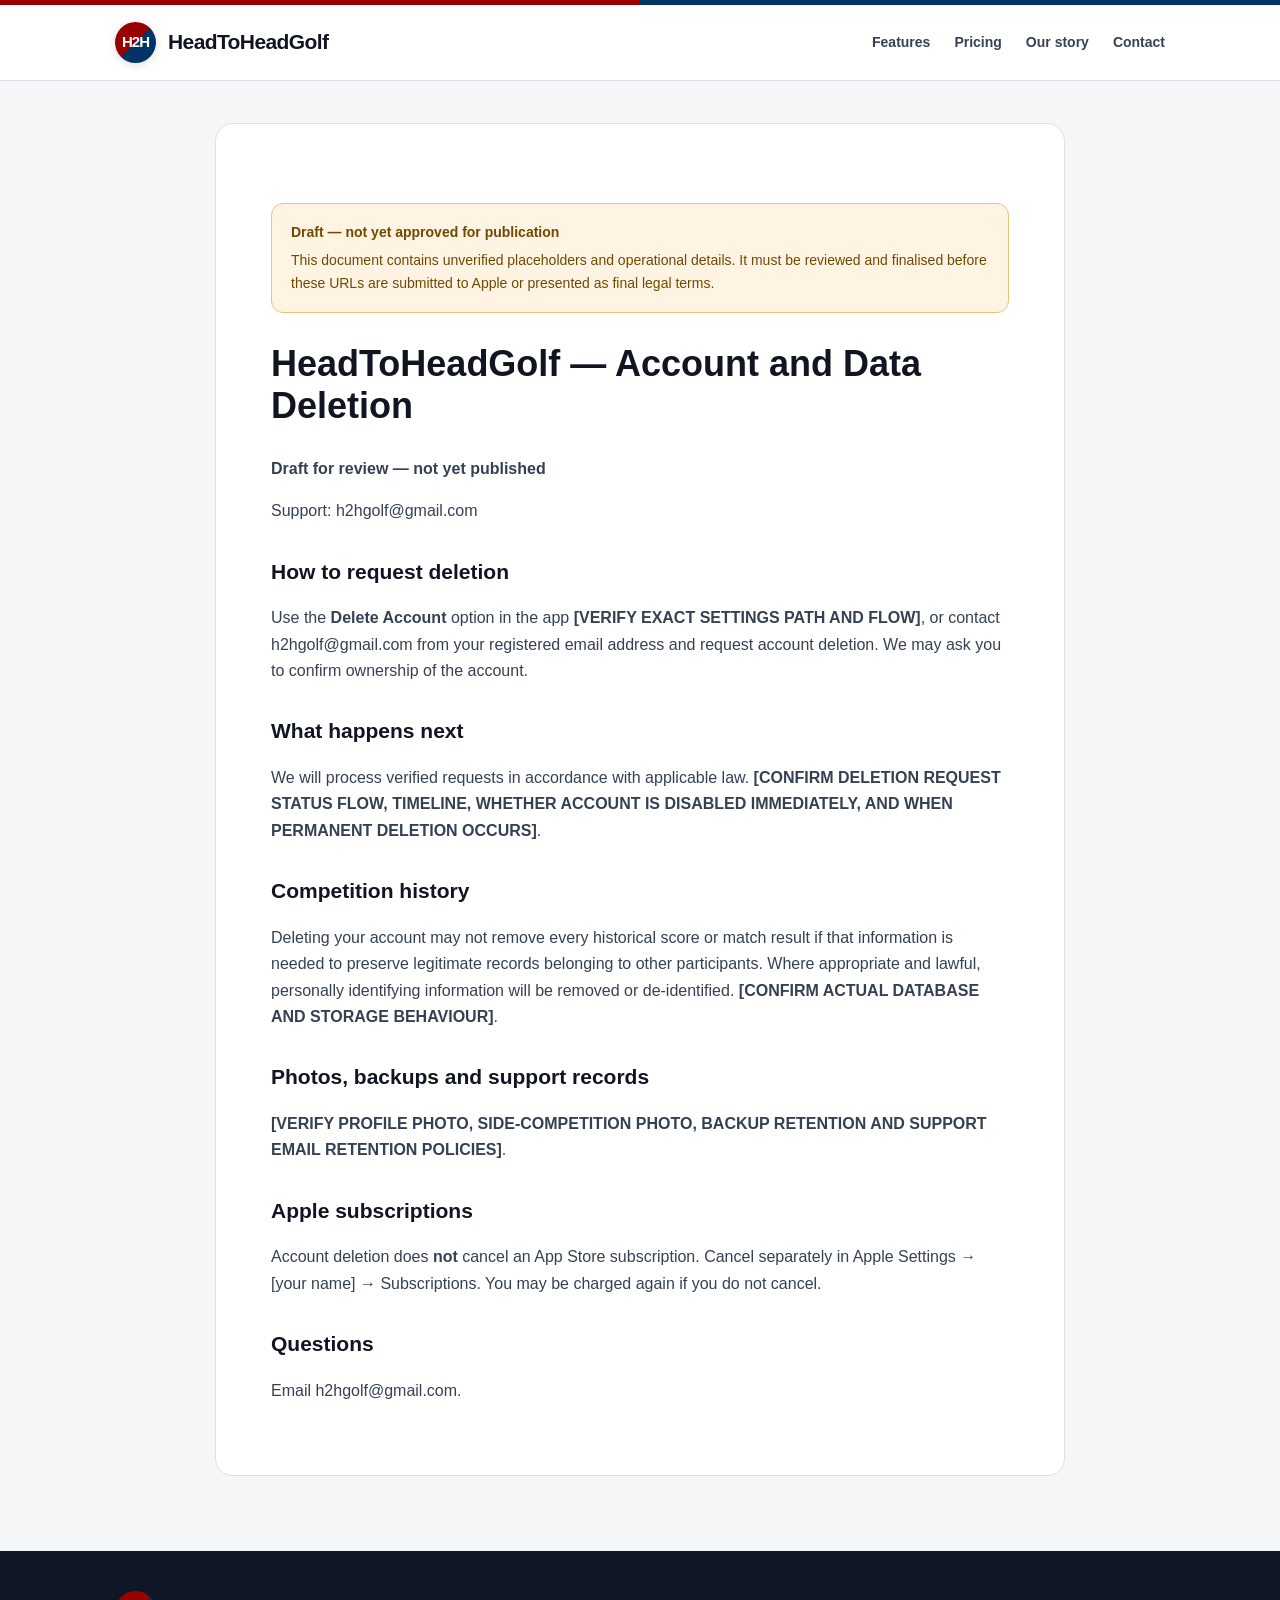
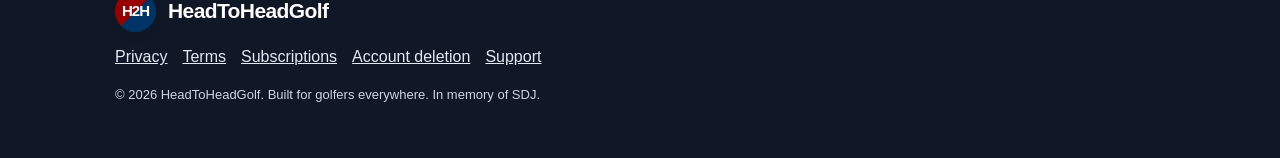
==== deletion.html @ 22dfcb66 "Add HeadToHeadGolf website" ====
<!doctype html><html lang="en"><head><meta charset="utf-8"><meta name="viewport" content="width=device-width, initial-scale=1"><meta name="theme-color" content="#003366"><meta name="description" content="HeadToHeadGolf Account &amp; Data Deletion. Draft for review."><title>Account &amp; Data Deletion | HeadToHeadGolf</title><link rel="stylesheet" href="style.css"></head><body><div class="topline"></div><header><div class="wrap nav"><a class="brand" href="index.html"><span class="brandmark">H2H</span>HeadToHeadGolf</a><nav class="links" aria-label="Main navigation"><a href="index.html#features">Features</a><a href="index.html#pricing">Pricing</a><a href="index.html#story">Our story</a><a href="index.html#contact">Contact</a></nav></div></header><main><article class="legal"><div class="draft" role="note"><strong>Draft — not yet approved for publication</strong><p>This document contains unverified placeholders and operational details. It must be reviewed and finalised before these URLs are submitted to Apple or presented as final legal terms.</p></div><h1>HeadToHeadGolf — Account and Data Deletion</h1>
<p><strong>Draft for review — not yet published</strong></p>
<p>Support: h2hgolf@gmail.com</p>
<h2>How to request deletion</h2>
<p>Use the <strong>Delete Account</strong> option in the app <strong>[VERIFY EXACT SETTINGS PATH AND FLOW]</strong>, or contact h2hgolf@gmail.com from your registered email address and request account deletion. We may ask you to confirm ownership of the account.</p>
<h2>What happens next</h2>
<p>We will process verified requests in accordance with applicable law. <strong>[CONFIRM DELETION REQUEST STATUS FLOW, TIMELINE, WHETHER ACCOUNT IS DISABLED IMMEDIATELY, AND WHEN PERMANENT DELETION OCCURS]</strong>.</p>
<h2>Competition history</h2>
<p>Deleting your account may not remove every historical score or match result if that information is needed to preserve legitimate records belonging to other participants. Where appropriate and lawful, personally identifying information will be removed or de-identified. <strong>[CONFIRM ACTUAL DATABASE AND STORAGE BEHAVIOUR]</strong>.</p>
<h2>Photos, backups and support records</h2>
<p><strong>[VERIFY PROFILE PHOTO, SIDE-COMPETITION PHOTO, BACKUP RETENTION AND SUPPORT EMAIL RETENTION POLICIES]</strong>.</p>
<h2>Apple subscriptions</h2>
<p>Account deletion does <strong>not</strong> cancel an App Store subscription. Cancel separately in Apple Settings → [your name] → Subscriptions. You may be charged again if you do not cancel.</p>
<h2>Questions</h2>
<p>Email h2hgolf@gmail.com.</p></article></main><footer><div class="wrap"><a class="brand" style="color:white" href="index.html"><span class="brandmark">H2H</span>HeadToHeadGolf</a><div class="footlinks"><a href="privacy.html">Privacy</a><a href="terms.html">Terms</a><a href="subscriptions.html">Subscriptions</a><a href="deletion.html">Account deletion</a><a href="mailto:h2hgolf@gmail.com">Support</a></div><p>© 2026 HeadToHeadGolf. Built for golfers everywhere. In memory of SDJ.</p></div></footer></body></html>
---- style.css ----
:root{--ink:#101521;--navy:#003366;--red:#990000;--paper:#f5f6f8;--muted:#566173;--line:#dce0e7}*{box-sizing:border-box}html{scroll-behavior:smooth}body{margin:0;background:var(--paper);color:var(--ink);font-family:-apple-system,BlinkMacSystemFont,"Segoe UI",Inter,Arial,sans-serif;line-height:1.65}a{color:var(--navy)}.wrap{max-width:1100px;margin:auto;padding:0 25px}header{background:#fff;border-bottom:1px solid var(--line);position:sticky;top:0;z-index:10}.nav{display:flex;align-items:center;justify-content:space-between;gap:20px;min-height:75px}.brand{text-decoration:none;color:var(--ink);font-weight:900;letter-spacing:-.6px;font-size:21px;display:flex;align-items:center;gap:12px}.brandmark{display:inline-grid;place-items:center;background:linear-gradient(135deg,var(--red) 0 49%,var(--navy) 51%);color:white;border-radius:50%;width:41px;height:41px;font-size:15px;letter-spacing:-1px;box-shadow:0 2px 10px #0002}.links{display:flex;gap:24px;flex-wrap:wrap}.links a{text-decoration:none;color:#374151;font-size:14px;font-weight:700}.links a:hover{color:var(--red)}.hero{background:radial-gradient(circle at 85% 15%,#184e85 0,transparent 38%),linear-gradient(125deg,#111827,#002d57 65%,#051d37);color:white;padding:110px 0 100px;overflow:hidden}.eyebrow{letter-spacing:3px;font-weight:800;font-size:12px;color:#e6a8ac}.hero h1{font-size:clamp(46px,7vw,88px);letter-spacing:-3px;line-height:1.06;max-width:780px;margin:20px 0}.hero h1 span{color:#ffb9b9}.hero p{max-width:650px;color:#d6dfeb;font-size:20px}.buttons{display:flex;gap:12px;flex-wrap:wrap;margin-top:34px}.button{padding:13px 22px;border-radius:11px;font-weight:800;text-decoration:none;display:inline-block;background:#fff;color:#121926}.button.outline{background:transparent;color:#fff;border:1px solid #8ca1b8}.section{padding:76px 0}.section h2{font-size:clamp(29px,4vw,44px);letter-spacing:-1.5px;line-height:1.2;margin:0 0 13px}.lede{color:var(--muted);font-size:18px;max-width:760px;margin-bottom:35px}.features{display:grid;grid-template-columns:repeat(3,minmax(0,1fr));gap:18px}.feature{background:white;padding:28px;border:1px solid var(--line);border-radius:18px;box-shadow:0 6px 20px #0e1d3410}.feature .num{font-size:12px;color:var(--red);font-weight:900;letter-spacing:2px}.feature h3{margin:13px 0 8px;font-size:20px}.feature p{margin:0;color:var(--muted)}.band{background:#fff;border-top:1px solid var(--line);border-bottom:1px solid var(--line)}.story{border-left:5px solid var(--red);padding-left:25px;font-size:22px;max-width:760px}.price{font-size:55px;font-weight:900;letter-spacing:-2px}.price small{font-size:17px;color:var(--muted);font-weight:500}.note{font-size:14px;color:var(--muted)}.legal{max-width:850px;background:white;border:1px solid var(--line);border-radius:18px;padding:clamp(25px,5vw,55px);margin:42px auto 75px}.legal h1{font-size:36px;line-height:1.15}.legal h2{font-size:21px;margin:30px 0 8px}.legal p,.legal li{color:#354153}.legal a{overflow-wrap:anywhere}.draft{background:#fff4e3;border:1px solid #efc078;border-radius:12px;padding:17px 19px;color:#704900;margin:24px 0;font-size:14px}.draft strong{display:block}.legal .draft p{color:#704900;margin:5px 0 0}.legal code{background:#f2f4f7;padding:2px 4px}footer{background:#101827;color:#cbd5e1;padding:40px 0}footer a{color:#e2e8f0}footer .footlinks{display:flex;flex-wrap:wrap;gap:15px;margin:12px 0}footer p{font-size:13px}.topline{height:5px;background:linear-gradient(90deg,var(--red) 0 50%,var(--navy) 50%)}@media(max-width:750px){.nav{align-items:flex-start;flex-direction:column;padding:16px 0}.links{gap:13px}.hero{padding:72px 0}.hero h1{letter-spacing:-2px}.features{grid-template-columns:1fr}.section{padding:50px 0}}
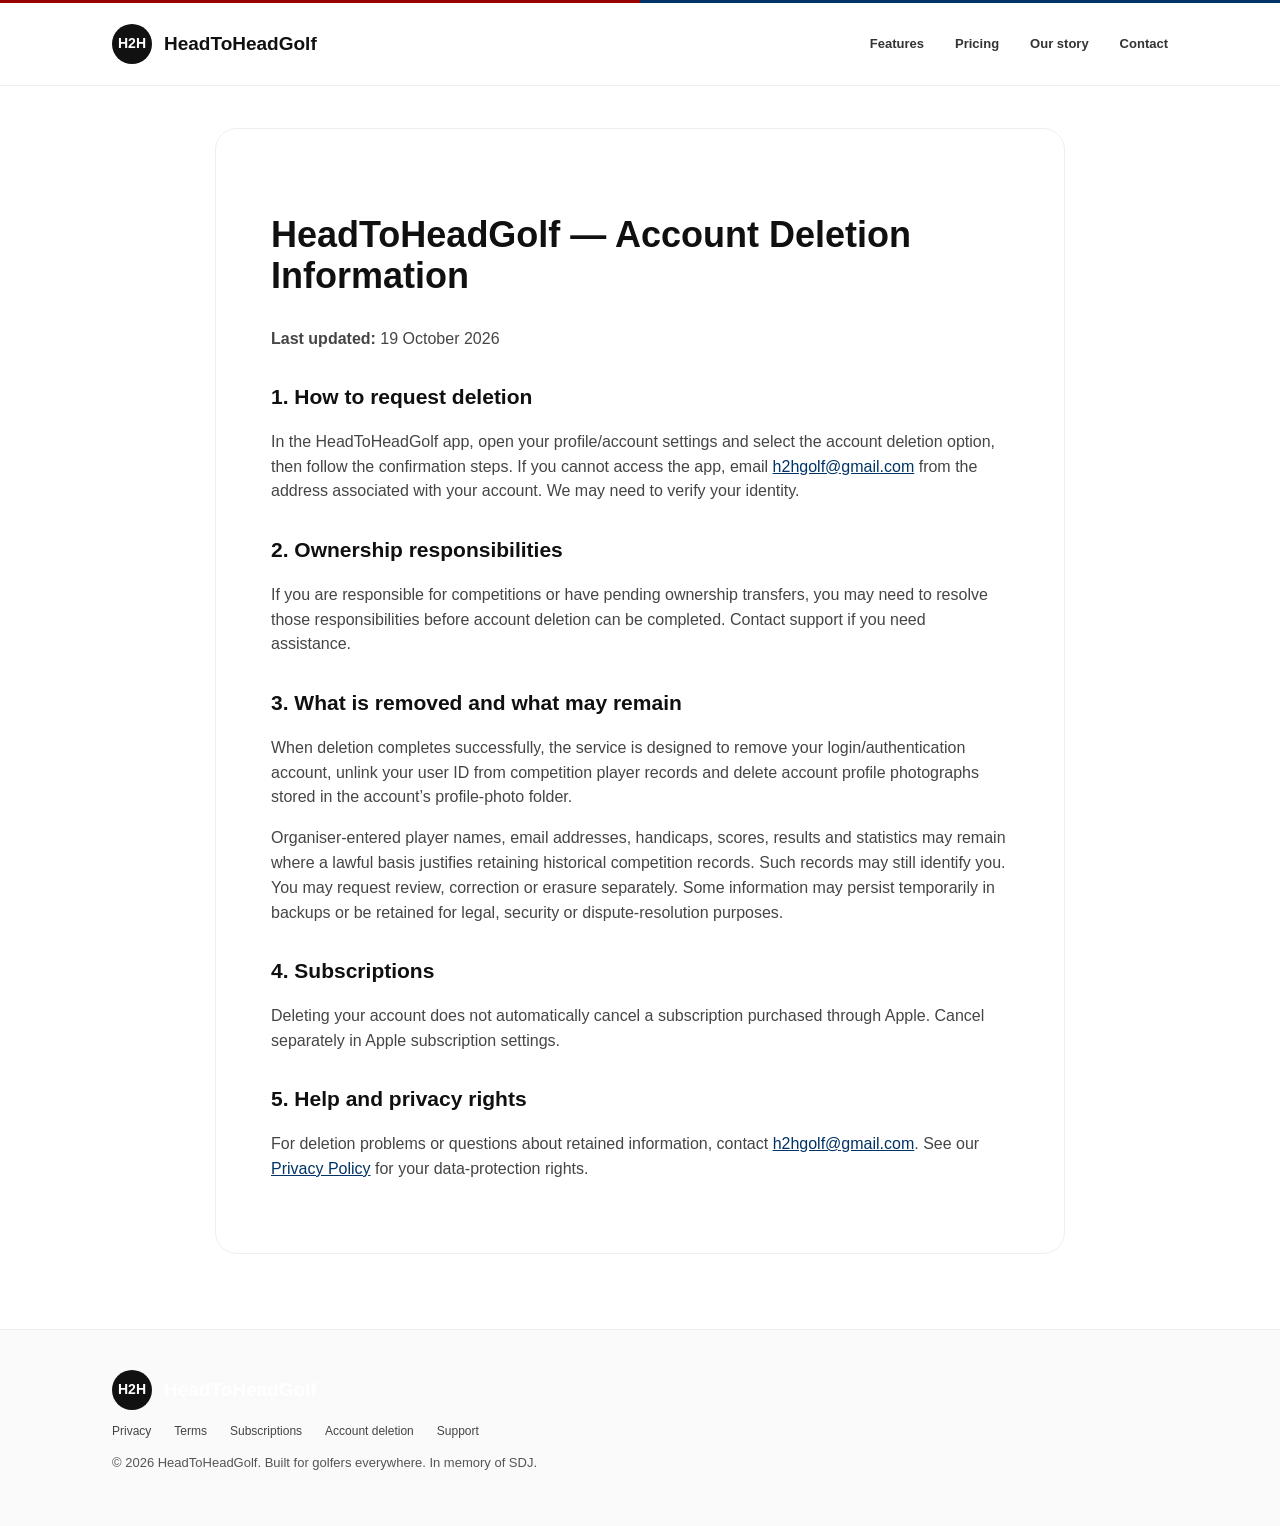
==== commit 4d1ae267: "Add files via upload" ====
--- a/deletion.html
+++ b/deletion.html
@@ -1,15 +1,5 @@
-<!doctype html><html lang="en"><head><meta charset="utf-8"><meta name="viewport" content="width=device-width, initial-scale=1"><meta name="theme-color" content="#003366"><meta name="description" content="HeadToHeadGolf Account &amp; Data Deletion. Draft for review."><title>Account &amp; Data Deletion | HeadToHeadGolf</title><link rel="stylesheet" href="style.css"></head><body><div class="topline"></div><header><div class="wrap nav"><a class="brand" href="index.html"><span class="brandmark">H2H</span>HeadToHeadGolf</a><nav class="links" aria-label="Main navigation"><a href="index.html#features">Features</a><a href="index.html#pricing">Pricing</a><a href="index.html#story">Our story</a><a href="index.html#contact">Contact</a></nav></div></header><main><article class="legal"><div class="draft" role="note"><strong>Draft — not yet approved for publication</strong><p>This document contains unverified placeholders and operational details. It must be reviewed and finalised before these URLs are submitted to Apple or presented as final legal terms.</p></div><h1>HeadToHeadGolf — Account and Data Deletion</h1>
-<p><strong>Draft for review — not yet published</strong></p>
-<p>Support: h2hgolf@gmail.com</p>
-<h2>How to request deletion</h2>
-<p>Use the <strong>Delete Account</strong> option in the app <strong>[VERIFY EXACT SETTINGS PATH AND FLOW]</strong>, or contact h2hgolf@gmail.com from your registered email address and request account deletion. We may ask you to confirm ownership of the account.</p>
-<h2>What happens next</h2>
-<p>We will process verified requests in accordance with applicable law. <strong>[CONFIRM DELETION REQUEST STATUS FLOW, TIMELINE, WHETHER ACCOUNT IS DISABLED IMMEDIATELY, AND WHEN PERMANENT DELETION OCCURS]</strong>.</p>
-<h2>Competition history</h2>
-<p>Deleting your account may not remove every historical score or match result if that information is needed to preserve legitimate records belonging to other participants. Where appropriate and lawful, personally identifying information will be removed or de-identified. <strong>[CONFIRM ACTUAL DATABASE AND STORAGE BEHAVIOUR]</strong>.</p>
-<h2>Photos, backups and support records</h2>
-<p><strong>[VERIFY PROFILE PHOTO, SIDE-COMPETITION PHOTO, BACKUP RETENTION AND SUPPORT EMAIL RETENTION POLICIES]</strong>.</p>
-<h2>Apple subscriptions</h2>
-<p>Account deletion does <strong>not</strong> cancel an App Store subscription. Cancel separately in Apple Settings → [your name] → Subscriptions. You may be charged again if you do not cancel.</p>
-<h2>Questions</h2>
-<p>Email h2hgolf@gmail.com.</p></article></main><footer><div class="wrap"><a class="brand" style="color:white" href="index.html"><span class="brandmark">H2H</span>HeadToHeadGolf</a><div class="footlinks"><a href="privacy.html">Privacy</a><a href="terms.html">Terms</a><a href="subscriptions.html">Subscriptions</a><a href="deletion.html">Account deletion</a><a href="mailto:h2hgolf@gmail.com">Support</a></div><p>© 2026 HeadToHeadGolf. Built for golfers everywhere. In memory of SDJ.</p></div></footer></body></html>+<!DOCTYPE html>
+
+<!DOCTYPE html>
+
+<html lang="en"><head><meta charset="utf-8"/><meta content="width=device-width, initial-scale=1" name="viewport"/><meta content="#003366" name="theme-color"/><meta content="How HeadToHeadGolf collects, uses, shares and retains personal information." name="description"/><title>Account Deletion Information | HeadToHeadGolf</title><link href="style.css" rel="stylesheet"/></head><body><div class="topline"></div><header><div class="wrap nav"><a class="brand" href="index.html"><span class="brandmark">H2H</span>HeadToHeadGolf</a><nav aria-label="Main navigation" class="links"><a href="index.html#features">Features</a><a href="index.html#pricing">Pricing</a><a href="index.html#story">Our story</a><a href="index.html#contact">Contact</a></nav></div></header><main><article class="legal"><h1>HeadToHeadGolf — Account Deletion Information</h1><p><strong>Last updated:</strong> 19 October 2026</p><h2>1. How to request deletion</h2><p>In the HeadToHeadGolf app, open your profile/account settings and select the account deletion option, then follow the confirmation steps. If you cannot access the app, email <a href="mailto:h2hgolf@gmail.com">h2hgolf@gmail.com</a> from the address associated with your account. We may need to verify your identity.</p><h2>2. Ownership responsibilities</h2><p>If you are responsible for competitions or have pending ownership transfers, you may need to resolve those responsibilities before account deletion can be completed. Contact support if you need assistance.</p><h2>3. What is removed and what may remain</h2><p>When deletion completes successfully, the service is designed to remove your login/authentication account, unlink your user ID from competition player records and delete account profile photographs stored in the account’s profile-photo folder.</p><p>Organiser-entered player names, email addresses, handicaps, scores, results and statistics may remain where a lawful basis justifies retaining historical competition records. Such records may still identify you. You may request review, correction or erasure separately. Some information may persist temporarily in backups or be retained for legal, security or dispute-resolution purposes.</p><h2>4. Subscriptions</h2><p>Deleting your account does not automatically cancel a subscription purchased through Apple. Cancel separately in Apple subscription settings.</p><h2>5. Help and privacy rights</h2><p>For deletion problems or questions about retained information, contact <a href="mailto:h2hgolf@gmail.com">h2hgolf@gmail.com</a>. See our <a href="privacy.html">Privacy Policy</a> for your data-protection rights.</p></article></main><footer><div class="wrap"><a class="brand" href="index.html" style="color:white"><span class="brandmark">H2H</span>HeadToHeadGolf</a><div class="footlinks"><a href="privacy.html">Privacy</a><a href="terms.html">Terms</a><a href="subscriptions.html">Subscriptions</a><a href="deletion.html">Account deletion</a><a href="mailto:h2hgolf@gmail.com">Support</a></div><p>© 2026 HeadToHeadGolf. Built for golfers everywhere. In memory of SDJ.</p></div></footer></body></html>
--- a/style.css
+++ b/style.css
@@ -1,2 +1,6 @@
-
-:root{--ink:#101521;--navy:#003366;--red:#990000;--paper:#f5f6f8;--muted:#566173;--line:#dce0e7}*{box-sizing:border-box}html{scroll-behavior:smooth}body{margin:0;background:var(--paper);color:var(--ink);font-family:-apple-system,BlinkMacSystemFont,"Segoe UI",Inter,Arial,sans-serif;line-height:1.65}a{color:var(--navy)}.wrap{max-width:1100px;margin:auto;padding:0 25px}header{background:#fff;border-bottom:1px solid var(--line);position:sticky;top:0;z-index:10}.nav{display:flex;align-items:center;justify-content:space-between;gap:20px;min-height:75px}.brand{text-decoration:none;color:var(--ink);font-weight:900;letter-spacing:-.6px;font-size:21px;display:flex;align-items:center;gap:12px}.brandmark{display:inline-grid;place-items:center;background:linear-gradient(135deg,var(--red) 0 49%,var(--navy) 51%);color:white;border-radius:50%;width:41px;height:41px;font-size:15px;letter-spacing:-1px;box-shadow:0 2px 10px #0002}.links{display:flex;gap:24px;flex-wrap:wrap}.links a{text-decoration:none;color:#374151;font-size:14px;font-weight:700}.links a:hover{color:var(--red)}.hero{background:radial-gradient(circle at 85% 15%,#184e85 0,transparent 38%),linear-gradient(125deg,#111827,#002d57 65%,#051d37);color:white;padding:110px 0 100px;overflow:hidden}.eyebrow{letter-spacing:3px;font-weight:800;font-size:12px;color:#e6a8ac}.hero h1{font-size:clamp(46px,7vw,88px);letter-spacing:-3px;line-height:1.06;max-width:780px;margin:20px 0}.hero h1 span{color:#ffb9b9}.hero p{max-width:650px;color:#d6dfeb;font-size:20px}.buttons{display:flex;gap:12px;flex-wrap:wrap;margin-top:34px}.button{padding:13px 22px;border-radius:11px;font-weight:800;text-decoration:none;display:inline-block;background:#fff;color:#121926}.button.outline{background:transparent;color:#fff;border:1px solid #8ca1b8}.section{padding:76px 0}.section h2{font-size:clamp(29px,4vw,44px);letter-spacing:-1.5px;line-height:1.2;margin:0 0 13px}.lede{color:var(--muted);font-size:18px;max-width:760px;margin-bottom:35px}.features{display:grid;grid-template-columns:repeat(3,minmax(0,1fr));gap:18px}.feature{background:white;padding:28px;border:1px solid var(--line);border-radius:18px;box-shadow:0 6px 20px #0e1d3410}.feature .num{font-size:12px;color:var(--red);font-weight:900;letter-spacing:2px}.feature h3{margin:13px 0 8px;font-size:20px}.feature p{margin:0;color:var(--muted)}.band{background:#fff;border-top:1px solid var(--line);border-bottom:1px solid var(--line)}.story{border-left:5px solid var(--red);padding-left:25px;font-size:22px;max-width:760px}.price{font-size:55px;font-weight:900;letter-spacing:-2px}.price small{font-size:17px;color:var(--muted);font-weight:500}.note{font-size:14px;color:var(--muted)}.legal{max-width:850px;background:white;border:1px solid var(--line);border-radius:18px;padding:clamp(25px,5vw,55px);margin:42px auto 75px}.legal h1{font-size:36px;line-height:1.15}.legal h2{font-size:21px;margin:30px 0 8px}.legal p,.legal li{color:#354153}.legal a{overflow-wrap:anywhere}.draft{background:#fff4e3;border:1px solid #efc078;border-radius:12px;padding:17px 19px;color:#704900;margin:24px 0;font-size:14px}.draft strong{display:block}.legal .draft p{color:#704900;margin:5px 0 0}.legal code{background:#f2f4f7;padding:2px 4px}footer{background:#101827;color:#cbd5e1;padding:40px 0}footer a{color:#e2e8f0}footer .footlinks{display:flex;flex-wrap:wrap;gap:15px;margin:12px 0}footer p{font-size:13px}.topline{height:5px;background:linear-gradient(90deg,var(--red) 0 50%,var(--navy) 50%)}@media(max-width:750px){.nav{align-items:flex-start;flex-direction:column;padding:16px 0}.links{gap:13px}.hero{padding:72px 0}.hero h1{letter-spacing:-2px}.features{grid-template-columns:1fr}.section{padding:50px 0}}
+/* HeadToHeadGolf website v2 — app-inspired minimal design */
+:root{--ink:#101010;--navy:#003366;--red:#990000;--paper:#fff;--muted:#696969;--line:#e9e9e9}*{box-sizing:border-box}html{scroll-behavior:smooth}body{margin:0;background:#fff;color:var(--ink);font-family:-apple-system,BlinkMacSystemFont,"SF Pro Display","Segoe UI",Arial,sans-serif;line-height:1.55;-webkit-font-smoothing:antialiased}a{color:inherit}.wrap{max-width:1120px;margin:0 auto;padding:0 32px}.site-header{background:rgba(255,255,255,.96);position:sticky;top:0;z-index:20;border-bottom:1px solid #f0f0f0;backdrop-filter:blur(15px)}.nav{height:82px;display:flex;justify-content:space-between;align-items:center;gap:25px}.site-mark img{width:53px;height:53px;object-fit:contain}.nav nav{display:flex;gap:31px;align-items:center}.nav nav a{text-decoration:none;font-size:13px;font-weight:650;color:#333}.nav nav a:hover{color:var(--red)}.hero-min{min-height:640px;display:flex;align-items:center;text-align:center}.hero-content{width:100%;padding-top:60px;padding-bottom:90px}.wordmark{display:block;width:min(820px,100%);height:auto;margin:0 auto 32px}.hero-line{font-size:clamp(17px,2vw,23px);font-weight:500;letter-spacing:-.3px;margin:0 auto 26px;max-width:680px}.minimal-cta{display:inline-block;font-size:14px;text-decoration:none;font-weight:700;border-bottom:1px solid #111;padding-bottom:5px}.feature-showcase{padding:85px 0 110px;background:#fafafa}.section-label{font-size:11px;letter-spacing:2.8px;font-weight:800;color:#555}.feature-showcase h1{font-size:clamp(36px,5.4vw,66px);letter-spacing:-2.9px;line-height:1.12;margin:23px 0 85px;font-weight:750}.feature-showcase h1 span{color:#8a8a8a}.spotlight{display:grid;grid-template-columns:1fr 1fr;align-items:center;gap:70px;margin-bottom:120px}.spotlight.reverse .spotlight-copy{order:2}.spotlight.reverse .visual{order:1}.feature-index{font-size:11px;font-weight:800;letter-spacing:2px;color:var(--red)}.spotlight-copy h2{font-size:clamp(37px,5vw,63px);letter-spacing:-2.5px;line-height:1.08;margin:18px 0}.spotlight-copy p{font-size:19px;max-width:430px;color:#666;margin:0;line-height:1.6}.visual{min-height:470px;border-radius:34px;background:#fff;overflow:hidden;display:flex;align-items:center;justify-content:center;flex-direction:column;box-shadow:0 14px 55px #00000008;border:1px solid #ededed}.visual-simple{background:#fff}.signal-icon{height:74px;display:flex;align-items:end;gap:9px;margin-bottom:32px}.signal-icon span{display:block;width:12px;border-radius:6px;background:#111}.signal-icon span:nth-child(1){height:19px}.signal-icon span:nth-child(2){height:36px}.signal-icon span:nth-child(3){height:54px;background:#ccc}.signal-icon span:nth-child(4){height:74px;background:#ddd}.signal-title{font-size:36px;line-height:1.12;font-weight:800;text-align:center;letter-spacing:-1px}.signal-sub{color:#777;font-size:14px;margin-top:15px}.screenshot-visual{background:#fff;padding:25px 0 0;justify-content:flex-start}.screenshot-visual img{width:78%;max-width:340px;height:auto;display:block;border-radius:25px 25px 0 0;box-shadow:0 0 25px #0000000d}.stat-visual{padding:42px;align-items:stretch}.stat-header{letter-spacing:3px;font-size:11px;font-weight:750;color:#777;margin-bottom:25px}.stat-line{display:flex;justify-content:space-between;align-items:center;border-top:1px solid #ececec;padding:21px 0;font-size:22px;letter-spacing:-.5px}.stat-line span{color:#aaa}.stat-note{font-size:13px;color:#777;margin-top:15px}.mini-features{display:grid;grid-template-columns:repeat(3,1fr);gap:25px;padding-top:6px}.mini-features div{border-top:1px solid #ddd;padding-top:25px;display:flex;flex-direction:column;gap:8px}.mini-features strong{font-size:12px;letter-spacing:1.4px}.mini-features span{font-size:15px;color:#777}.story-section{text-align:center;padding:140px 0 125px}.story-inner h2{font-size:clamp(42px,6.6vw,81px);line-height:1.09;letter-spacing:-3px;margin:28px 0 24px}.story-inner p{font-size:21px;color:#666}.story-mark{width:64px;height:64px;object-fit:contain;margin-top:33px}.pricing-section{background:#f6f6f6;padding:110px 0;text-align:center}.pricing-inner h2{font-size:clamp(39px,5vw,60px);letter-spacing:-2px;line-height:1.1;margin:23px 0 25px}.pricing-value{font-size:50px;font-weight:800;letter-spacing:-2px}.pricing-value span{font-size:17px;font-weight:500;color:#777;letter-spacing:0}.pricing-inner p{font-size:17px;color:#666}.pricing-inner .small-muted{font-size:12px;max-width:510px;margin:12px auto 25px}.minimal-footer{background:#fff;border-top:1px solid #eee;padding:45px 0 35px}.footer-content{display:flex;flex-direction:column;align-items:center;gap:20px;text-align:center}.footer-brand{display:flex;align-items:center;gap:10px;font-size:12px;font-weight:800;letter-spacing:1.2px}.footer-brand img{width:32px;height:32px}.footlinks{display:flex;flex-wrap:wrap;justify-content:center;gap:15px 23px}.footlinks a{font-size:12px;color:#666;text-decoration:none}.footer-content small{font-size:11px;color:#999}
+/* Legal pages retain their existing HTML and stable links. */
+.topline{height:3px;background:linear-gradient(90deg,var(--red) 0 50%,var(--navy) 50%)}header:not(.site-header){background:#fff;border-bottom:1px solid #eee}header:not(.site-header) .nav{min-height:75px}.brand{text-decoration:none;color:var(--ink);font-weight:800;font-size:19px;display:flex;align-items:center;gap:12px}.brandmark{display:inline-grid;place-items:center;background:#111;color:#fff;border-radius:50%;width:40px;height:40px;font-size:14px}.links{display:flex;gap:24px;flex-wrap:wrap}.links a{text-decoration:none;font-size:13px;font-weight:700}.legal{max-width:850px;background:#fff;border:1px solid #eee;border-radius:22px;padding:clamp(25px,5vw,55px);margin:42px auto 75px}.legal h1{font-size:36px;line-height:1.15}.legal h2{font-size:21px;margin:30px 0 8px}.legal p,.legal li{color:#454545}.legal a{overflow-wrap:anywhere;color:var(--navy)}.draft{background:#fff4e3;border:1px solid #efc078;border-radius:12px;padding:17px 19px;color:#704900;margin:24px 0;font-size:14px}.draft strong{display:block}.legal .draft p{color:#704900;margin:5px 0 0}.legal code{background:#f2f4f7;padding:2px 4px}footer:not(.minimal-footer){background:#fafafa;color:#555;padding:40px 0;border-top:1px solid #eee}footer:not(.minimal-footer) a{color:#444}footer:not(.minimal-footer) .footlinks{justify-content:flex-start;margin:12px 0}footer:not(.minimal-footer) p{font-size:13px}
+@media(max-width:760px){.wrap{padding:0 22px}.nav{height:70px}.site-mark img{width:43px;height:43px}.nav nav{gap:13px}.nav nav a{font-size:11px}.hero-min{min-height:510px}.hero-content{padding:80px 22px}.wordmark{width:100%;margin-bottom:26px}.hero-line{font-size:17px}.feature-showcase{padding:70px 0}.feature-showcase h1{margin-bottom:70px;letter-spacing:-1.7px}.spotlight,.spotlight.reverse{grid-template-columns:1fr;gap:28px;margin-bottom:85px}.spotlight.reverse .spotlight-copy,.spotlight.reverse .visual{order:initial}.spotlight-copy h2{letter-spacing:-1.5px}.spotlight-copy p{font-size:17px}.visual{min-height:365px;border-radius:25px}.screenshot-visual img{width:72%;max-width:265px}.stat-visual{padding:28px}.mini-features{grid-template-columns:1fr;gap:12px}.story-section{padding:105px 0}.story-inner h2{letter-spacing:-1.8px}.pricing-section{padding:85px 0}.links{gap:12px}header:not(.site-header) .nav{height:auto;min-height:85px;flex-wrap:wrap;padding-top:12px;padding-bottom:12px}}
+@media(prefers-reduced-motion:reduce){html{scroll-behavior:auto}}
